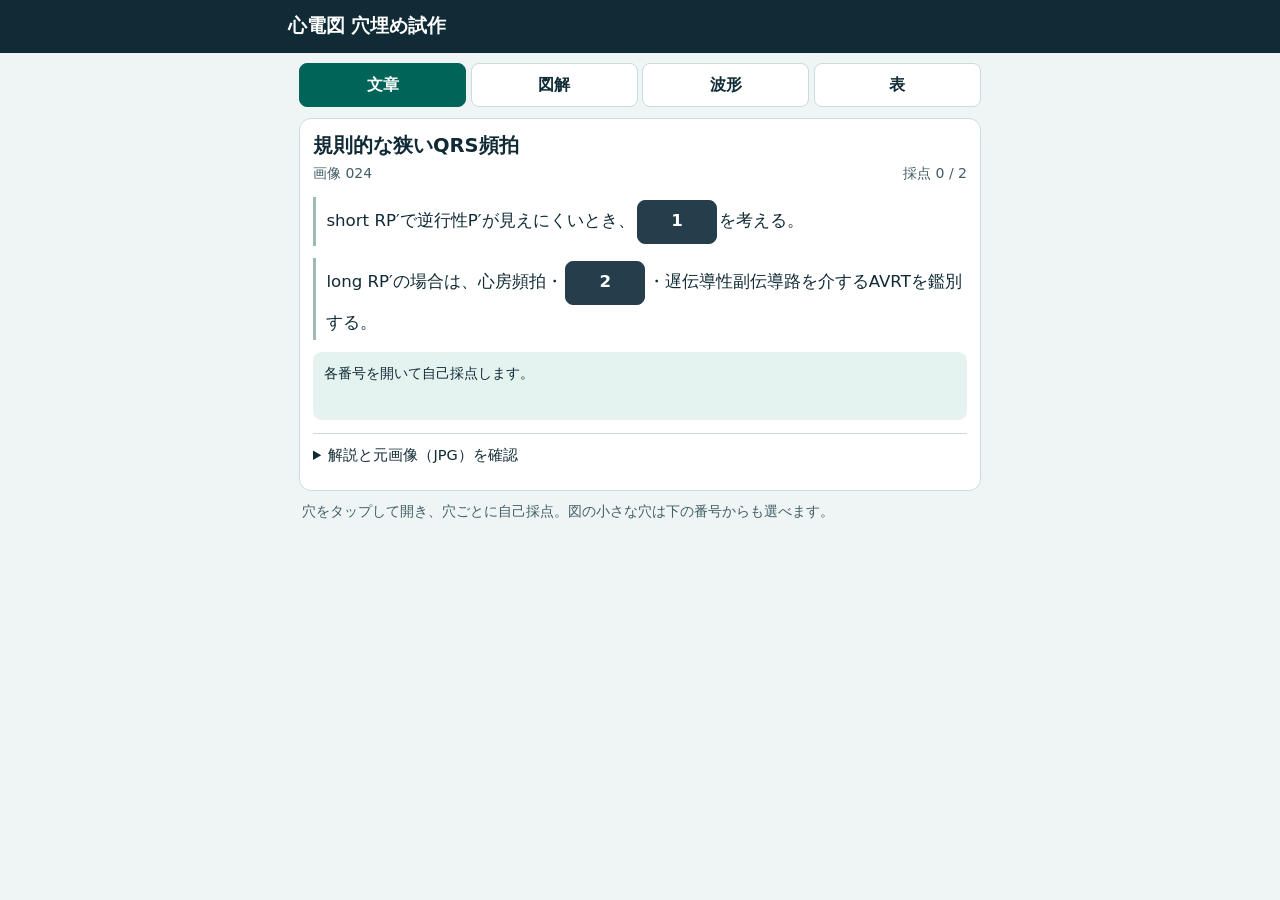
==== cloze-preview/index.html @ e075cb9a "Publish interactive cloze preview" ====
<!doctype html>
<html lang="ja">
<head>
<meta charset="utf-8">
<meta name="viewport" content="width=device-width,initial-scale=1,viewport-fit=cover">
<title>心電図 穴埋め試作</title>
<style>
:root{color-scheme:light;--ink:#112b36;--teal:#006459;--line:#cbdcde;--soft:#eef5f4;font:16px/1.65 system-ui,-apple-system,sans-serif}
*,*::before,*::after{box-sizing:border-box}
body{margin:0;background:var(--soft);color:var(--ink);overflow-wrap:anywhere}
header{background:var(--ink);color:white;padding:.7rem 1rem;padding-top:max(.7rem,env(safe-area-inset-top))}
h1,h2,p{margin:0}
h1{font-size:1.16rem}h2{font-size:1.22rem;line-height:1.4}
main,header>div{width:min(100%,44rem);margin:auto}
main{padding:.65rem .7rem 1.1rem}
nav{display:grid;grid-template-columns:repeat(4,minmax(0,1fr));gap:.3rem;margin-bottom:.65rem}
button,summary{cursor:pointer;touch-action:manipulation}
button{font:inherit;font-weight:650;color:var(--ink);min-height:44px;background:#fff;border:1px solid var(--line);border-radius:.5rem;padding:.3rem .48rem}
button:focus-visible,summary:focus-visible{outline:3px solid #008476;outline-offset:2px}
nav button[aria-current]{background:var(--teal);color:white;border-color:var(--teal)}
article{background:white;border:1px solid var(--line);border-radius:.75rem;padding:.8rem}
.meta,.tools{display:flex;align-items:center;justify-content:space-between;gap:.4rem;margin:.2rem 0 .6rem;color:#435e66;font-size:.875rem}
.example{border-left:3px solid #9ebbb7;padding-left:.65rem;margin:.75rem 0;font-size:1.04rem;line-height:1.95}
.hole{min-width:44px;color:#fff;background:#263d4b;border:1px solid #263d4b}
.example .hole{display:inline-flex;align-items:center;justify-content:center;vertical-align:baseline;min-width:5rem;padding-inline:.65rem;margin:.16rem .15rem;line-height:1.25}
.hole[data-result=good]{background:#14583e;border-color:#14583e}.hole[data-result=again]{background:#8d341a;border-color:#8d341a}
.hole[aria-expanded=true]{color:#003d36;background:#d6f2eb;border-color:#005c4e}
.figure{overflow:auto;max-width:100%;border:1px solid var(--line);border-radius:.45rem}
.stage{position:relative;margin-inline:auto;width:100%}
.stage img{width:100%;height:auto;display:block}
.figure.zoom .stage{width:max(100%,min(var(--native),1100px));margin:0}
.mask{position:absolute;display:grid;place-content:center;padding:0;min-width:0;min-height:0;border:0;border-radius:2px;font-size:clamp(.625rem,3vw,.85rem);line-height:1}
.mask.is-open{opacity:0}
figure{margin:.5rem 0}
img{max-width:100%;height:auto}
.hole-list{display:flex;flex-wrap:wrap;gap:.35rem;margin:.65rem 0}
.hole-list button{min-width:44px}
.grader{margin:.6rem 0;padding:.65rem .7rem;background:#e4f3ef;border-radius:.55rem;min-height:4.25rem}
.grader p{font-size:.875rem}
.answer{display:block;font-size:1.09rem;margin:.15rem 0 .45rem}
.rates{display:grid;grid-template-columns:1fr 1fr;gap:.5rem}
.rates button:last-child{background:var(--teal);color:white;border-color:var(--teal)}
details{border-top:1px solid var(--line);margin-top:.8rem;font-size:.91rem}
summary{padding:.6rem 0}
details img{display:block;border:1px solid var(--line);margin-top:.55rem}
footer{margin:.6rem .2rem;font-size:.85rem;color:#435e66}
</style>
</head>
<body>
<header><div><h1>心電図 穴埋め試作</h1></div></header>
<main>
<nav aria-label="試作の種類"></nav>
<article></article>
<footer>穴をタップして開き、穴ごとに自己採点。図の小さな穴は下の番号からも選べます。</footer>
</main>
<script type="application/json" id="data">[{"title": "規則的な狭いQRS頻拍", "source": "024", "text": [["short RP′で逆行性P′が見えにくいとき、", 0, "を考える。"], ["long RP′の場合は、心房頻拍・", 1, "・遅伝導性副伝導路を介するAVRTを鑑別する。"]], "holes": [{"cue": "short RP′：P′が見えにくい", "answer": "通常型AVNRT"}, {"cue": "long RP′：AVNRTの型", "answer": "稀有型AVNRT"}], "note": "P′の位置を確認してから、候補となる機序を絞る。", "jpg": "[data-uri]"}, {"title": "下壁梗塞の責任冠動脈", "source": "003", "size": [1172, 590], "holes": [{"cue": "RCA：ⅢとⅡのST上昇を比較", "answer": "Ⅲ ＞ Ⅱ", "rect": [242, 445, 61, 27]}, {"cue": "LCX：ⅢとⅡのST上昇を比較", "answer": "Ⅲ ＜ Ⅱ", "rect": [823, 445, 63, 27]}, {"cue": "RCA：ⅢとV6のST上昇を比較", "answer": "Ⅲ ＞ V6", "rect": [242, 471, 65, 25]}, {"cue": "LCX：ⅢとV6のST上昇を比較", "answer": "Ⅲ ＜ V6", "rect": [823, 494, 64, 24]}], "note": "誘導間の比較は責任血管を推定する手がかり。波形だけで確定はしない。", "jpg": "[data-uri]"}, {"title": "胸部誘導のT波パターン", "source": "009", "size": [630, 490], "holes": [{"cue": "左側の二相性・陰性T波のパターン名", "answer": "Wellens症候群", "rect": [130, 44, 154, 29]}, {"cue": "右側の上行性ST低下＋高いT波のパターン名", "answer": "de Winterパターン", "rect": [432, 44, 173, 29]}], "note": "左の2波形は症状が改善した時点のT波形、右はST低下から増高したT波へ続く点を比べる。", "jpg": "[data-uri]"}, {"title": "ST上昇の数値を読み分ける", "source": "049", "size": [360, 180], "holes": [{"cue": "V2–V3：男性・40歳未満", "answer": "2.5 mm以上", "rect": [245, 42, 103, 23]}, {"cue": "V2–V3：男性・40歳以上", "answer": "2.0 mm以上", "rect": [245, 67, 103, 23]}, {"cue": "V2–V3：女性", "answer": "1.5 mm以上", "rect": [245, 92, 103, 22]}, {"cue": "V2–V3以外の通常誘導", "answer": "1.0 mm以上", "rect": [245, 116, 103, 24]}, {"cue": "画像の最下段に記載された値", "answer": "0.5 mm以上", "rect": [245, 142, 103, 21]}], "note": "最下段は画像に記載された値を問う。aVR単独に一般的なST上昇型心筋梗塞の診断基準を当てはめない。", "jpg": "[data-uri]"}]</script>
<script>
"use strict";
const labels = ["文章", "図解", "波形", "表"];
const cards = JSON.parse(document.querySelector("#data").textContent);
const nav = document.querySelector("nav");
const article = document.querySelector("article");
const recordKey = "ecg-cloze-preview.v1";
let cardIndex = 0;
let active = -1;
let records = {};
let grader, count, zoom, lastTrigger, openingDetails, storageAvailable = true;
const triggers = [];
try { records = JSON.parse(localStorage.getItem(recordKey) || "{}"); }
catch { storageAvailable = false; }

function element(tag, cls, label) {
  const el = document.createElement(tag);
  if (cls) el.className = cls;
  if (label !== undefined) el.textContent = label;
  return el;
}

function btn(label, handler, cls = "") {
  const el = element("button", cls, label);
  el.type = "button";
  el.addEventListener("click", handler);
  return el;
}

function holeButton(index, mode) {
  const trigger = btn("", () => {
    active = active === index ? -1 : index;
    lastTrigger = trigger;
    refresh();
    if (active !== -1) {
      const rect = grader.getBoundingClientRect();
      if (rect.bottom > innerHeight || rect.top < 0) grader.scrollIntoView({ block: "nearest" });
    }
  }, mode === "mask" ? "hole mask" : "hole");
  trigger.setAttribute("aria-controls", "grade");
  triggers.push({ trigger, index, mode });
  return trigger;
}

function render() {
  const card = cards[cardIndex];
  active = -1;
  triggers.length = 0;
  for (const [i, button] of Array.from(nav.children).entries()) {
    if (i === cardIndex) button.setAttribute("aria-current", "page");
    else button.removeAttribute("aria-current");
  }
  article.replaceChildren(element("h2", "", card.title));
  const meta = element("div", "meta");
  count = element("span", "", "");
  meta.append(element("span", "", "画像 " + card.source), count);
  article.append(meta);
  zoom = undefined;
  if (card.text) {
    for (const row of card.text) {
      const p = element("p", "example");
      p.append(...row.map((part) => typeof part === "number" ? holeButton(part, "text") : part));
      article.append(p);
    }
  } else {
    const tools = element("div", "tools");
    tools.append(element("span", "", "黒い箇所をタップ"));
    const viewport = element("figure", "figure");
    const stage = element("div", "stage");
    stage.style.setProperty("--native", card.size[0] + "px");
    const img = element("img");
    img.src = card.jpg;
    img.alt = card.title + "の教材画像";
    [img.width, img.height] = card.size;
    stage.append(img);
    for (const [i, hole] of card.holes.entries()) {
      const mask = holeButton(i, "mask");
      const [x, y, w, h] = hole.rect;
      for (const [property, value] of Object.entries({
        left: x / card.size[0], top: y / card.size[1], width: w / card.size[0], height: h / card.size[1]
      })) mask.style[property] = value * 100 + "%";
      stage.append(mask);
    }
    viewport.append(stage);
    zoom = btn("拡大", () => {
      const enlarged = viewport.classList.toggle("zoom");
      zoom.textContent = enlarged ? "全体表示" : "拡大";
      zoom.setAttribute("aria-pressed", enlarged);
    });
    zoom.setAttribute("aria-pressed", "false");
    tools.append(zoom);
    const buttons = element("div", "hole-list");
    for (let i = 0; i < card.holes.length; i++) buttons.append(holeButton(i, "list"));
    article.append(tools, viewport, buttons);
  }
  grader = element("section", "grader");
  grader.id = "grade";
  grader.setAttribute("aria-live", "polite");
  openingDetails = element("details");
  openingDetails.append(element("summary", "", "解説と元画像（JPG）を確認"), element("p", "", card.note));
  const full = element("img");
  full.src = card.jpg;
  full.alt = "画像 " + card.source + " の全体";
  full.loading = "lazy";
  openingDetails.append(full);
  article.append(grader, openingDetails);
  refresh();
}

function refresh() {
  const card = cards[cardIndex];
  const results = records[card.source] || {};
  count.textContent = "採点 " + card.holes.filter((_,i) => results[i]).length + " / " + card.holes.length;
  for (const { trigger, index, mode } of triggers) {
    const result = results[index] || "";
    const isOpen = index === active;
    const marker = String(index + 1);
    const suffix = result === "good" ? " ○" : result === "again" ? " ×" : "";
    trigger.textContent = mode === "text" && isOpen ? card.holes[index].answer : marker + suffix;
    trigger.dataset.result = result;
    trigger.classList.toggle("is-open", isOpen && mode === "mask");
    trigger.setAttribute("aria-expanded", isOpen);
    trigger.setAttribute("aria-label", "穴" + marker + " " + card.holes[index].cue + suffix);
  }
  grader.replaceChildren();
  if (active < 0) {
    grader.append(element("p", "", "各番号を開いて自己採点します。" + (storageAvailable ? "" : " この環境では採点は開いている間だけ保持します。")));
    return;
  }
  const i = active;
  const hole = card.holes[i];
  grader.append(element("p", "", String(i + 1) + "　" + hole.cue), element("strong", "answer", hole.answer));
  const rates = element("div", "rates");
  for (const [label, result] of [["× 要復習", "again"], ["○ 正解", "good"]]) {
    rates.append(btn(label, () => {
      records[card.source] = { ...results, [i]: result };
      try { localStorage.setItem(recordKey, JSON.stringify(records)); }
      catch { storageAvailable = false; }
      active = -1;
      refresh();
      lastTrigger?.focus({preventScroll:true});
    }));
  }
  grader.append(rates);
}
for (const [i, label] of labels.entries()) nav.append(btn(label, () => { cardIndex = i; render(); }));
render();
</script>
</body>
</html>
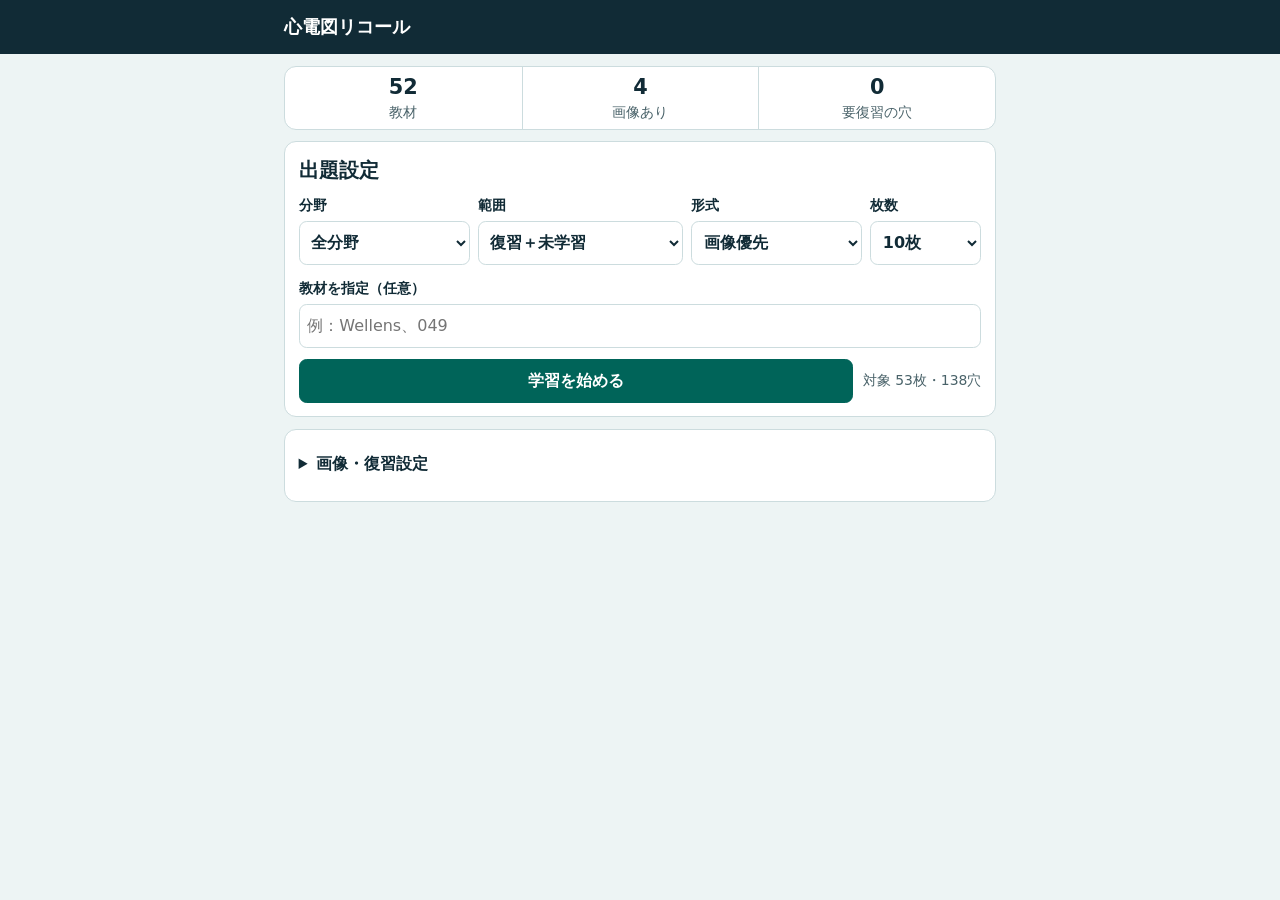
==== commit 790d5c94: "Expand cloze study with persistent answer reveals" ====
--- a/cloze-preview/index.html
+++ b/cloze-preview/index.html
@@ -1,206 +1,86 @@
 <!doctype html>
 <html lang="ja">
 <head>
-<meta charset="utf-8">
-<meta name="viewport" content="width=device-width,initial-scale=1,viewport-fit=cover">
-<title>心電図 穴埋め試作</title>
-<style>
-:root{color-scheme:light;--ink:#112b36;--teal:#006459;--line:#cbdcde;--soft:#eef5f4;font:16px/1.65 system-ui,-apple-system,sans-serif}
-*,*::before,*::after{box-sizing:border-box}
-body{margin:0;background:var(--soft);color:var(--ink);overflow-wrap:anywhere}
-header{background:var(--ink);color:white;padding:.7rem 1rem;padding-top:max(.7rem,env(safe-area-inset-top))}
-h1,h2,p{margin:0}
-h1{font-size:1.16rem}h2{font-size:1.22rem;line-height:1.4}
-main,header>div{width:min(100%,44rem);margin:auto}
-main{padding:.65rem .7rem 1.1rem}
-nav{display:grid;grid-template-columns:repeat(4,minmax(0,1fr));gap:.3rem;margin-bottom:.65rem}
-button,summary{cursor:pointer;touch-action:manipulation}
-button{font:inherit;font-weight:650;color:var(--ink);min-height:44px;background:#fff;border:1px solid var(--line);border-radius:.5rem;padding:.3rem .48rem}
-button:focus-visible,summary:focus-visible{outline:3px solid #008476;outline-offset:2px}
-nav button[aria-current]{background:var(--teal);color:white;border-color:var(--teal)}
-article{background:white;border:1px solid var(--line);border-radius:.75rem;padding:.8rem}
-.meta,.tools{display:flex;align-items:center;justify-content:space-between;gap:.4rem;margin:.2rem 0 .6rem;color:#435e66;font-size:.875rem}
-.example{border-left:3px solid #9ebbb7;padding-left:.65rem;margin:.75rem 0;font-size:1.04rem;line-height:1.95}
-.hole{min-width:44px;color:#fff;background:#263d4b;border:1px solid #263d4b}
-.example .hole{display:inline-flex;align-items:center;justify-content:center;vertical-align:baseline;min-width:5rem;padding-inline:.65rem;margin:.16rem .15rem;line-height:1.25}
-.hole[data-result=good]{background:#14583e;border-color:#14583e}.hole[data-result=again]{background:#8d341a;border-color:#8d341a}
-.hole[aria-expanded=true]{color:#003d36;background:#d6f2eb;border-color:#005c4e}
-.figure{overflow:auto;max-width:100%;border:1px solid var(--line);border-radius:.45rem}
-.stage{position:relative;margin-inline:auto;width:100%}
-.stage img{width:100%;height:auto;display:block}
-.figure.zoom .stage{width:max(100%,min(var(--native),1100px));margin:0}
-.mask{position:absolute;display:grid;place-content:center;padding:0;min-width:0;min-height:0;border:0;border-radius:2px;font-size:clamp(.625rem,3vw,.85rem);line-height:1}
-.mask.is-open{opacity:0}
-figure{margin:.5rem 0}
-img{max-width:100%;height:auto}
-.hole-list{display:flex;flex-wrap:wrap;gap:.35rem;margin:.65rem 0}
-.hole-list button{min-width:44px}
-.grader{margin:.6rem 0;padding:.65rem .7rem;background:#e4f3ef;border-radius:.55rem;min-height:4.25rem}
-.grader p{font-size:.875rem}
-.answer{display:block;font-size:1.09rem;margin:.15rem 0 .45rem}
-.rates{display:grid;grid-template-columns:1fr 1fr;gap:.5rem}
-.rates button:last-child{background:var(--teal);color:white;border-color:var(--teal)}
-details{border-top:1px solid var(--line);margin-top:.8rem;font-size:.91rem}
-summary{padding:.6rem 0}
-details img{display:block;border:1px solid var(--line);margin-top:.55rem}
-footer{margin:.6rem .2rem;font-size:.85rem;color:#435e66}
-</style>
+  <meta charset="utf-8">
+  <meta name="viewport" content="width=device-width,initial-scale=1,viewport-fit=cover">
+  <meta name="theme-color" content="#112b36">
+  <meta name="apple-mobile-web-app-capable" content="yes">
+  <meta name="apple-mobile-web-app-title" content="心電図リコール">
+  <title>心電図リコール</title>
+  <link rel="stylesheet" href="./study.css">
+  <link rel="manifest" href="./manifest.webmanifest">
+  <link rel="apple-touch-icon" href="../icons/apple.png">
+  <script defer src="./deck.js"></script>
+  <script defer src="./image-meta.js"></script>
+  <script defer src="./study.js"></script>
 </head>
 <body>
-<header><div><h1>心電図 穴埋め試作</h1></div></header>
-<main>
-<nav aria-label="試作の種類"></nav>
-<article></article>
-<footer>穴をタップして開き、穴ごとに自己採点。図の小さな穴は下の番号からも選べます。</footer>
-</main>
-<script type="application/json" id="data">[{"title": "規則的な狭いQRS頻拍", "source": "024", "text": [["short RP′で逆行性P′が見えにくいとき、", 0, "を考える。"], ["long RP′の場合は、心房頻拍・", 1, "・遅伝導性副伝導路を介するAVRTを鑑別する。"]], "holes": [{"cue": "short RP′：P′が見えにくい", "answer": "通常型AVNRT"}, {"cue": "long RP′：AVNRTの型", "answer": "稀有型AVNRT"}], "note": "P′の位置を確認してから、候補となる機序を絞る。", "jpg": "[data-uri]"}, {"title": "下壁梗塞の責任冠動脈", "source": "003", "size": [1172, 590], "holes": [{"cue": "RCA：ⅢとⅡのST上昇を比較", "answer": "Ⅲ ＞ Ⅱ", "rect": [242, 445, 61, 27]}, {"cue": "LCX：ⅢとⅡのST上昇を比較", "answer": "Ⅲ ＜ Ⅱ", "rect": [823, 445, 63, 27]}, {"cue": "RCA：ⅢとV6のST上昇を比較", "answer": "Ⅲ ＞ V6", "rect": [242, 471, 65, 25]}, {"cue": "LCX：ⅢとV6のST上昇を比較", "answer": "Ⅲ ＜ V6", "rect": [823, 494, 64, 24]}], "note": "誘導間の比較は責任血管を推定する手がかり。波形だけで確定はしない。", "jpg": "[data-uri]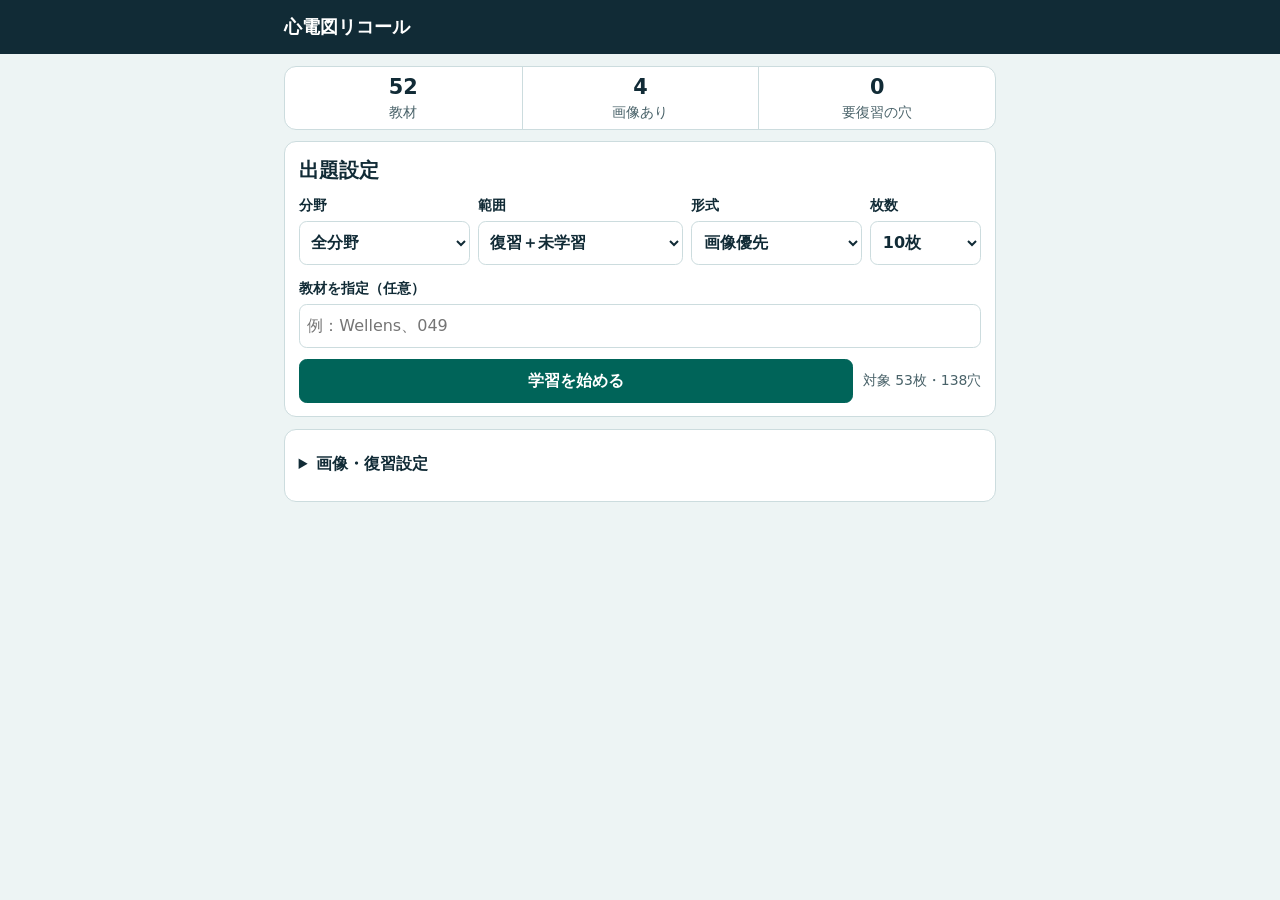
==== commit fdcbd679: "Fix cached tap grading and add reviewed ECG schematics" ====
--- a/cloze-preview/index.html
+++ b/cloze-preview/index.html
@@ -1,86 +1,8 @@
 <!doctype html>
 <html lang="ja">
-<head>
-  <meta charset="utf-8">
-  <meta name="viewport" content="width=device-width,initial-scale=1,viewport-fit=cover">
-  <meta name="theme-color" content="#112b36">
-  <meta name="apple-mobile-web-app-capable" content="yes">
-  <meta name="apple-mobile-web-app-title" content="心電図リコール">
-  <title>心電図リコール</title>
-  <link rel="stylesheet" href="./study.css">
-  <link rel="manifest" href="./manifest.webmanifest">
-  <link rel="apple-touch-icon" href="../icons/apple.png">
-  <script defer src="./deck.js"></script>
-  <script defer src="./image-meta.js"></script>
-  <script defer src="./study.js"></script>
-</head>
-<body>
-  <header class="top"><div class="wrap top-row">
-    <h1>心電図リコール</h1>
-    <button id="home" class="top-button" hidden>出題設定</button>
-  </div></header>
-  <main class="wrap">
-    <section id="setup" aria-labelledby="setup-title">
-      <div id="stats" class="stats" aria-live="polite"></div>
-      <form id="setup-form" class="surface">
-        <h2 id="setup-title">出題設定</h2>
-        <div class="filters">
-          <label>分野<select id="category"></select></label>
-          <label>範囲<select id="scope"><option value="due">復習＋未学習</option><option value="weak">×の穴だけ</option><option value="all">全範囲</option></select></label>
-          <label>形式<select id="kind"><option value="auto">画像優先</option><option value="image">図・波形・表</option><option value="text">文章</option></select></label>
-          <label>枚数<select id="limit"><option value="10">10枚</option><option value="5">5枚</option><option value="all">全枚</option></select></label>
-        </div>
-        <label for="search" class="search-label">教材を指定（任意）</label>
-        <input id="search" type="search" placeholder="例：Wellens、049">
-        <div class="setup-actions">
-          <button type="submit" id="start" class="accent">学習を始める</button>
-          <span id="pool" class="muted" aria-live="polite"></span>
-        </div>
-      </form>
-      <details id="settings" class="surface tools">
-        <summary>画像・復習設定</summary>
-        <div class="tools-inner">
-          <p id="images-state" class="muted" role="status"></p>
-          <label>画像セット、または番号付き画像を読み込む
-            <input id="import-images" type="file" accept=".json,.png,.jpg,.jpeg,image/png,image/jpeg" multiple>
-          </label>
-          <label>復習ルール<select id="review-rule">
-            <option value="spaced">間隔を空けて復習（1・3・7・14・30日）</option>
-            <option value="quick">添付版風（初回○で定着）</option>
-          </select></label>
-          <button id="edit" type="button">画像と穴を追加・編集</button>
-        </div>
-      </details>
-    </section>
-    <section id="run" hidden aria-label="出題中">
-      <div class="run-line"><span id="position"></span><span id="remaining"></span></div>
-      <div id="active-card" class="surface"></div>
-    </section>
-    <p id="storage-warning" class="muted" hidden>ブラウザの保存領域を使えないため、学習記録はこの画面を開いている間だけ保持します。</p>
-  </main>
-  <aside id="grading" class="grade-bar" hidden aria-label="穴の採点">
-    <div class="grade-inner">
-      <p id="grade-answer" aria-live="polite"></p>
-      <p id="grade-note" class="muted" hidden></p>
-      <div class="grade-actions">
-        <button id="close-grade" type="button">閉じる</button>
-        <button id="wrong" class="wrong" type="button">× 要復習</button>
-        <button id="correct" class="accent" type="button">○ 正解</button>
-      </div>
-    </div>
-  </aside>
-  <aside id="undo-bar" class="undo-bar" hidden><div class="grade-inner"><span role="status">採点を記録しました</span><button id="undo" type="button">取り消す</button></div></aside>
-  <dialog id="viewer" class="dialog"><div class="dialog-header"><h2 id="viewer-title">元画像</h2><form method="dialog"><button>閉じる</button></form></div><div id="viewer-body"></div></dialog>
-  <dialog id="editor" class="dialog"><div class="dialog-header"><h2>画像と穴を編集</h2><form method="dialog"><button>閉じる</button></form></div>
-    <div class="editor-fields">
-      <label>教材<select id="edit-source"></select></label>
-      <label id="edit-file-label">画像ファイル <input id="edit-file" type="file" accept="image/png,image/jpeg,.png,.jpg,.jpeg"></label>
-      <label>タイトル <input id="edit-title" maxlength="100"></label>
-      <p id="editor-status" role="status" class="muted"></p>
-      <div id="edit-stage" hidden></div>
-      <div id="edit-holes"></div>
-      <button id="edit-save" class="accent" type="button" disabled>保存</button>
-    </div>
-  </dialog>
-</body>
+<meta charset="utf-8">
+<meta name="viewport" content="width=device-width, initial-scale=1">
+<meta http-equiv="refresh" content="0;url=./app.html">
+<title>心電図リコール</title>
+<p><a href="./app.html">心電図リコールを開く</a></p>
 </html>
